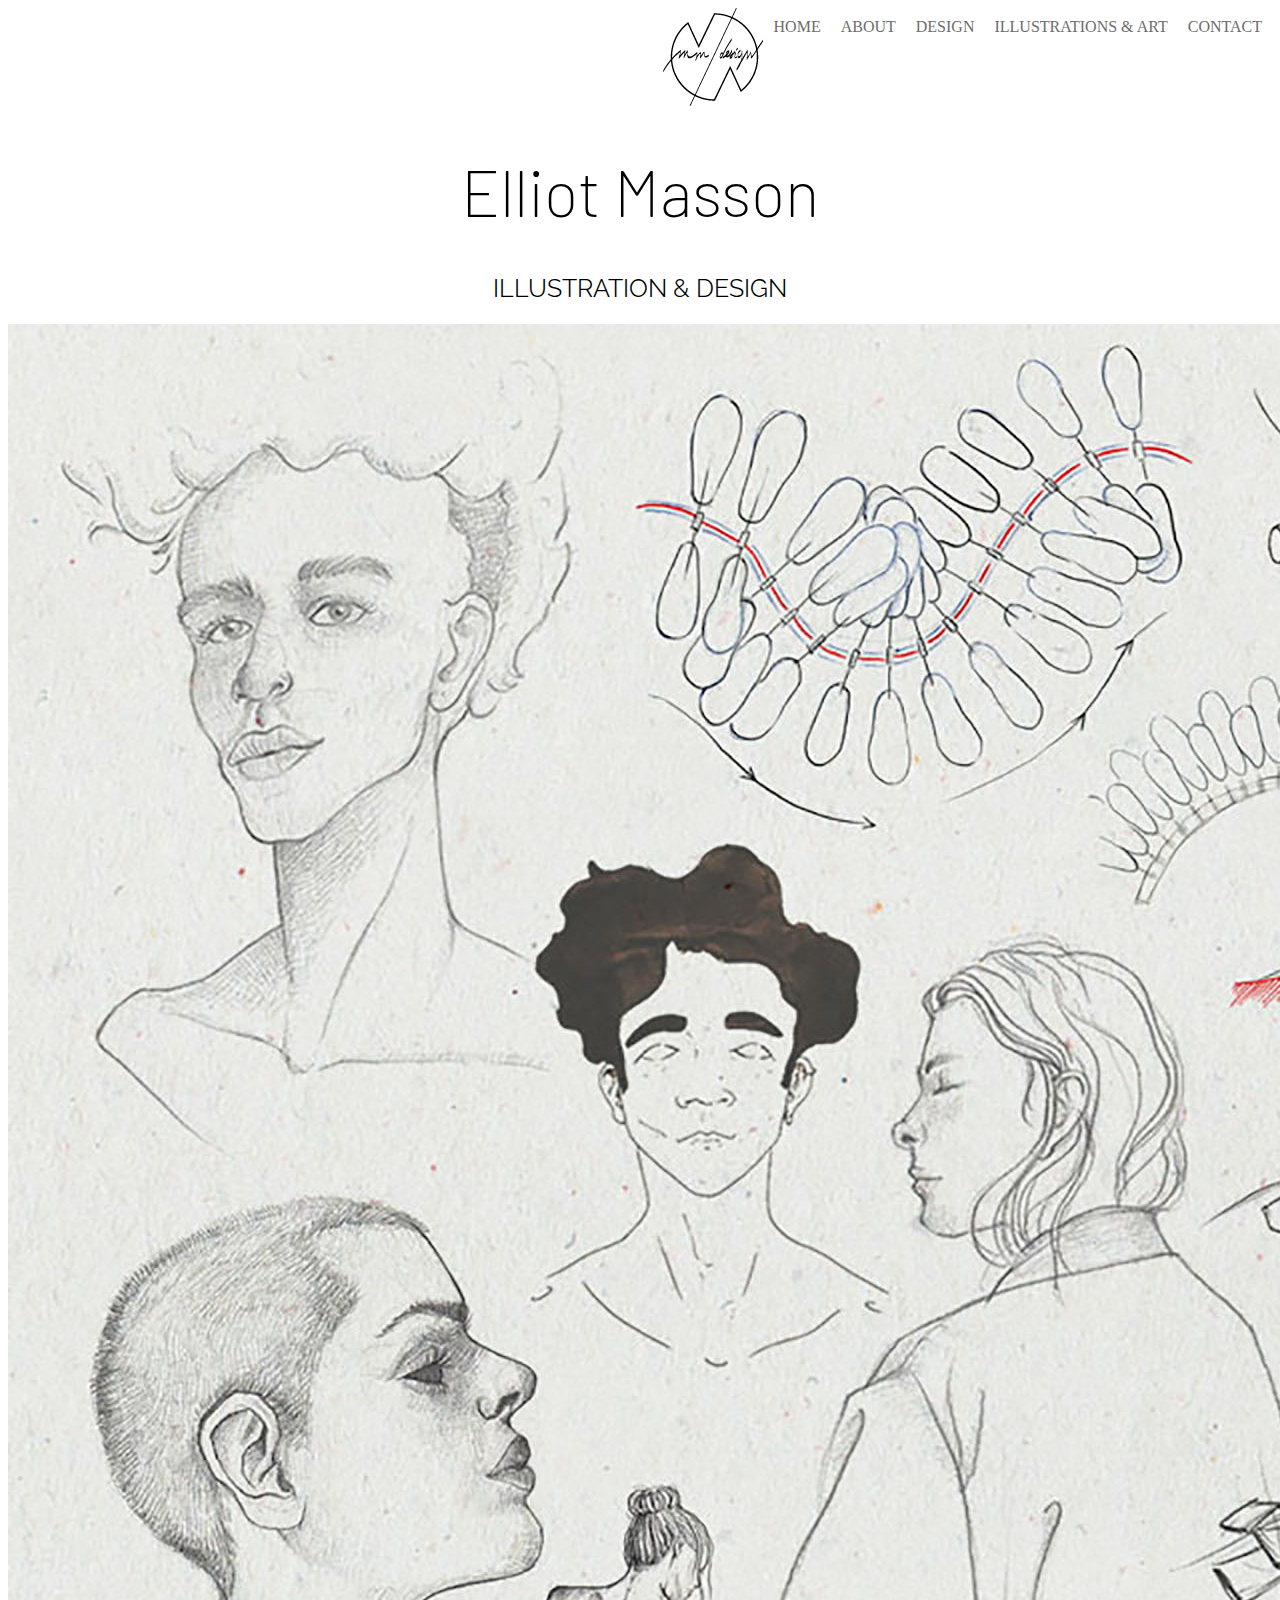
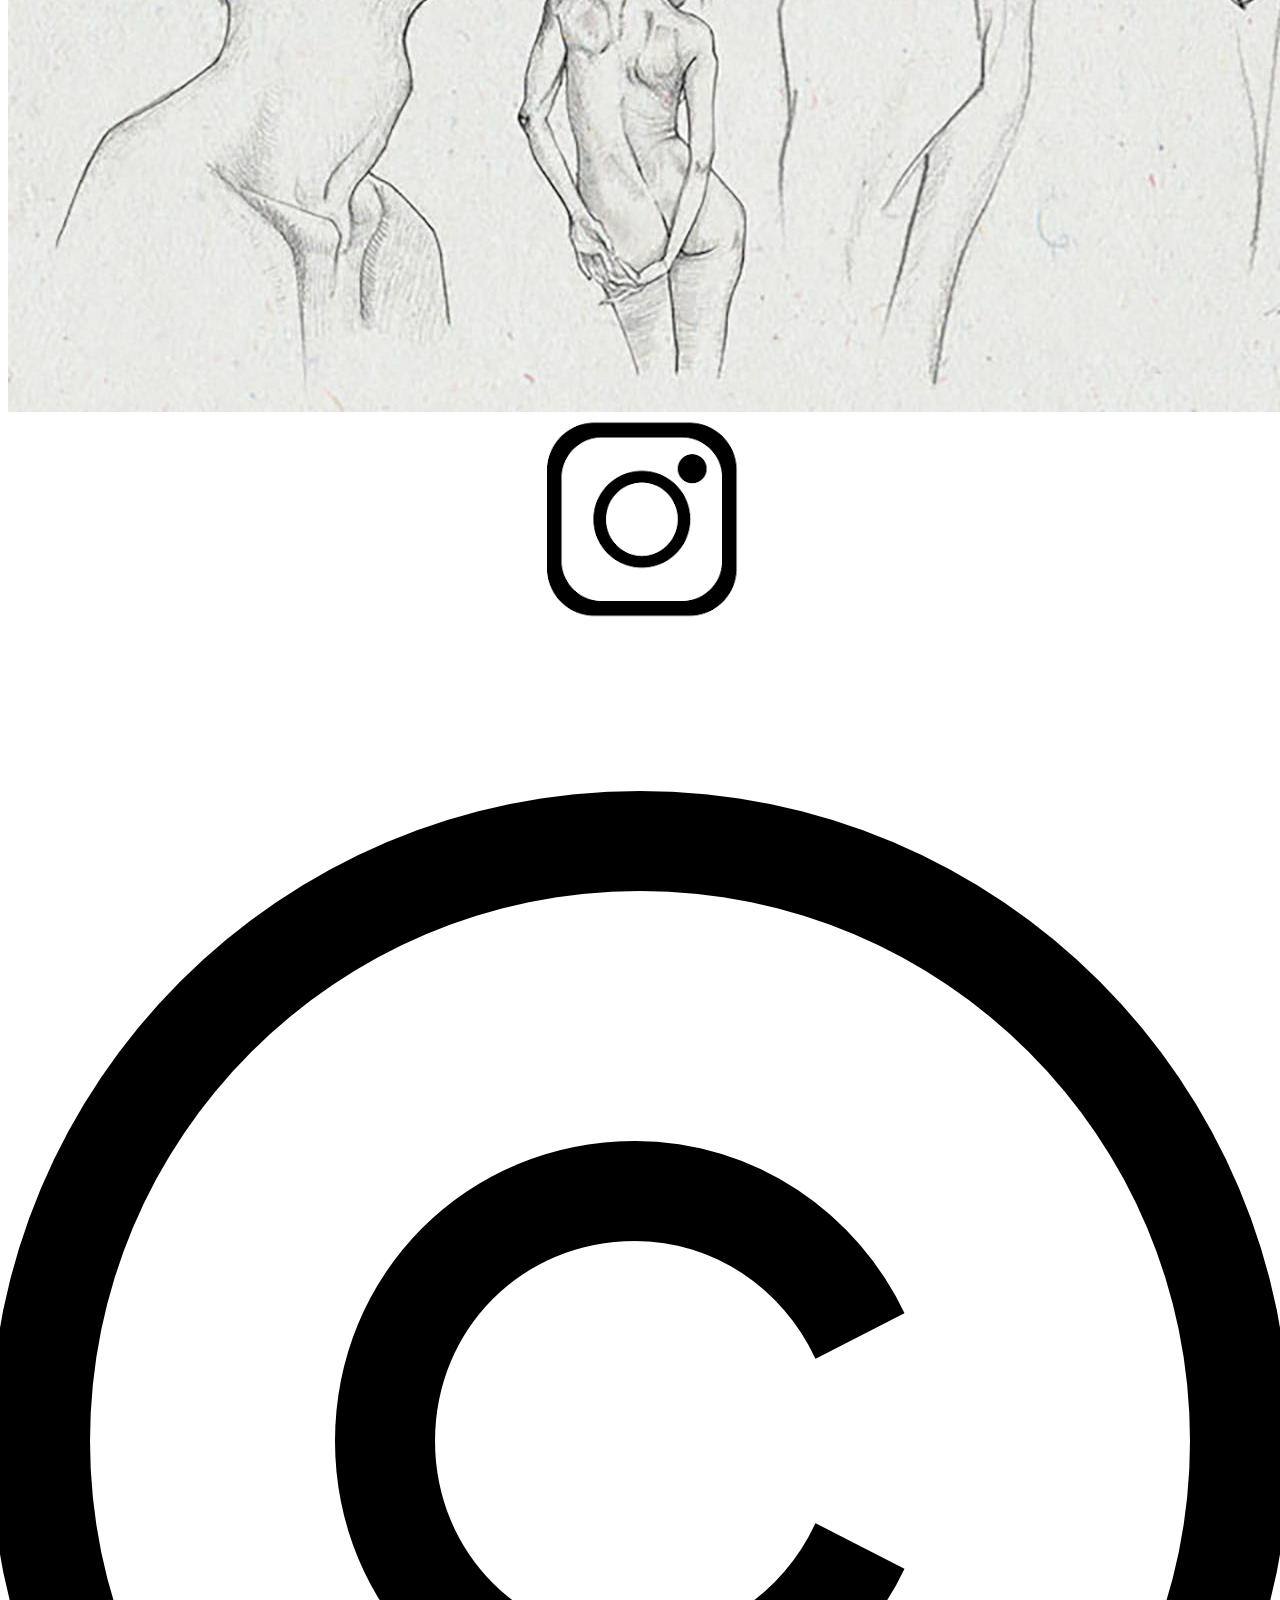
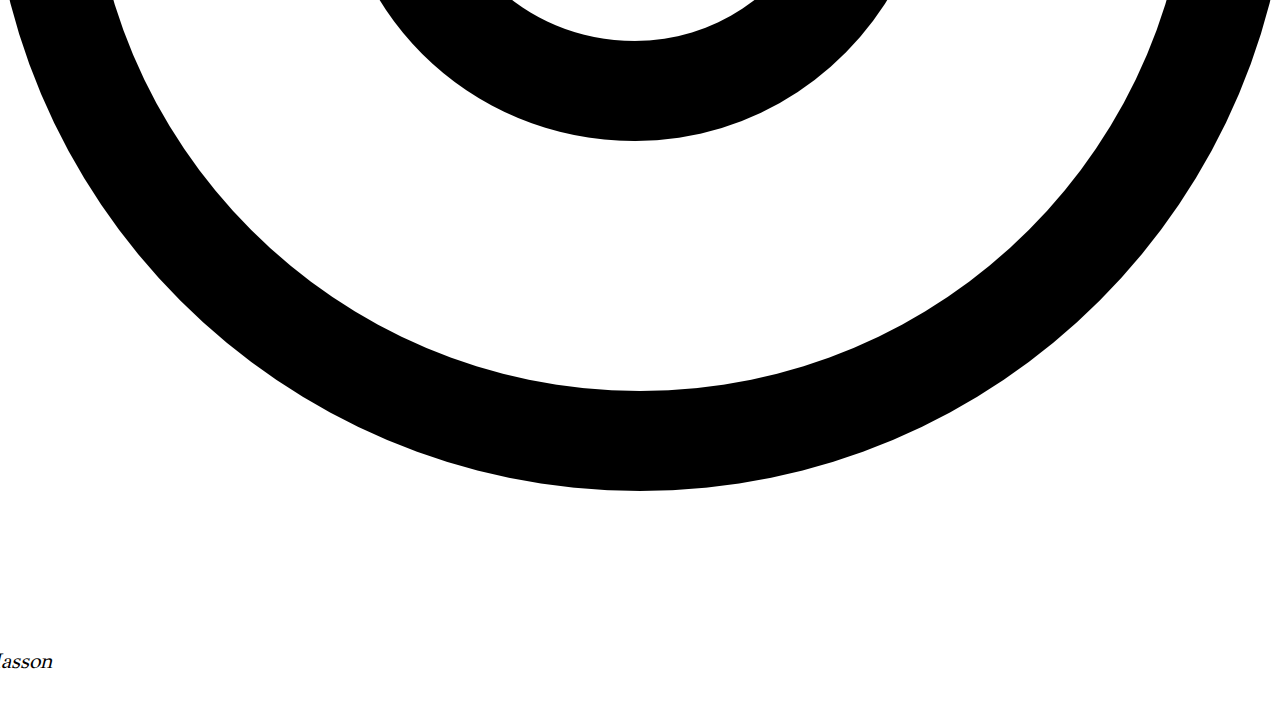
==== index.html @ b426a94d "first commit" ====
<!DOCTYPE html>
<html lang="en">
  <head>
    <meta charset="UTF-8" />
    <meta name="viewport" content="width=device-width, initial-scale=1.0" />
    <title>Elliot's Website</title>
    <link rel="stylesheet" href="styles.css" />
    <link rel="preconnect" href="https://fonts.googleapis.com" />
    <link rel="preconnect" href="https://fonts.gstatic.com" crossorigin />
    <link
      href="https://fonts.googleapis.com/css2?family=Barlow:ital,wght@0,100;0,200;0,300;0,400;0,500;0,600;0,700;0,800;0,900;1,100;1,200;1,300;1,400;1,500;1,600;1,700;1,800;1,900&display=swap"
      rel="stylesheet"
    />
    <link rel="preconnect" href="https://fonts.googleapis.com" />
    <link rel="preconnect" href="https://fonts.gstatic.com" crossorigin />
    <link
      href="https://fonts.googleapis.com/css2?family=Barlow:ital,wght@0,100;0,200;0,300;0,400;0,500;0,600;0,700;0,800;0,900;1,100;1,200;1,300;1,400;1,500;1,600;1,700;1,800;1,900&family=Raleway:ital,wght@0,100..900;1,100..900&display=swap"
      rel="stylesheet"
    />
    <link rel="preconnect" href="https://fonts.googleapis.com" />
    <link rel="preconnect" href="https://fonts.gstatic.com" crossorigin />
    <link
      href="https://fonts.googleapis.com/css2?family=Barlow:ital,wght@0,100;0,200;0,300;0,400;0,500;0,600;0,700;0,800;0,900;1,100;1,200;1,300;1,400;1,500;1,600;1,700;1,800;1,900&family=GFS+Didot&family=Raleway:ital,wght@0,100..900;1,100..900&display=swap"
      rel="stylesheet"
    />
  </head>
  <body>
    <header>
      <div class="logo">
        <img src="images/logo 100px-02.png" alt="logo-Elliot" />
      </div>
      <div class="secondContainer">
        <div id="home" class="header">HOME</div>
        <div id="about" class="header">ABOUT</div>
        <div id="design" class="header">DESIGN</div>
        <div id="art" class="header">ILLUSTRATIONS & ART</div>
        <div id="contact" class="header">CONTACT</div>
      </div>
    </header>

    <section class="home">
      <div>
        <h1>Elliot Masson</h1>
        <h2>ILLUSTRATION & DESIGN</h2>
      </div>
      <img
        id="image-accueil"
        src="images/PAGE-ACCUEIL 3000.jpg"
        alt="dessins portfolio accueil"
      />
    </section>

    <section class="ABOUT"></section>

    <section class="DESIGN"></section>

    <section class="ILLUSTRATIONS & ART"></section>
    <section class="CONTACT"></section>
    <script src="script.js"></script>
  </body>

  <footer>
    <img id="logo-instagram" src="images/images.png" alt="logo Instagram" />
    <!-- lien vers compte Instagram -->
    <!-- logo Copyright -->
    <p class="copyright">
      <img
        id="logo-copyright"
        src="images/copyright.png"
        alt="logo copyright"
      />
      2024 by Elliot Masson
    </p>
  </footer>
</html>
---- styles.css ----
body {
  background-image: url(images/fond.jpg);
  background-size: cover;
  background-position: center;
  background-repeat: no-repeat;
}

header {
  display: flex;
  justify-content: flex-end;
}

.secondContainer {
  display: flex;
  justify-content: space-between;
}

.header {
  color: rgb(109, 108, 108);
  padding: 10px;
  height: 15px;
  margin: 0;
  transition: black 3s ease-out 200ms;
}
.header:hover {
  border-radius: 20px;
  /* box-shadow: 0 0 5px grey; */
  color: rgba(243, 182, 16, 0.856);
  cursor: pointer;
}
h1,
h2 {
  text-align: center;
}

h1 {
  font-family: "barlow", sans-serif;
  font-weight: 200;
  font-style: normal;
  font-size: 64px;
}

h2 {
  font-family: "Raleway", sans-serif;
  font-optical-sizing: auto;
  font-weight: 350;
  font-style: normal;
  font-size: 25px;
}
.logo {
  justify-content: center;
}
#logo {
  width: 30px;
  text-align: center;
}
.copyright {
  font-family: "GFS Didot", serif;
  font-weight: 400;
  font-style: italic;
  font-size: 21px;
}

#copyright {
  width: 30px;
}

footer {
  display: flex;
  flex-direction: column;
  align-items: center;
}

.image-accueil {
  height: 20%;
  max-width: 100%;
}
.photo-id {
  width: 5%;
}
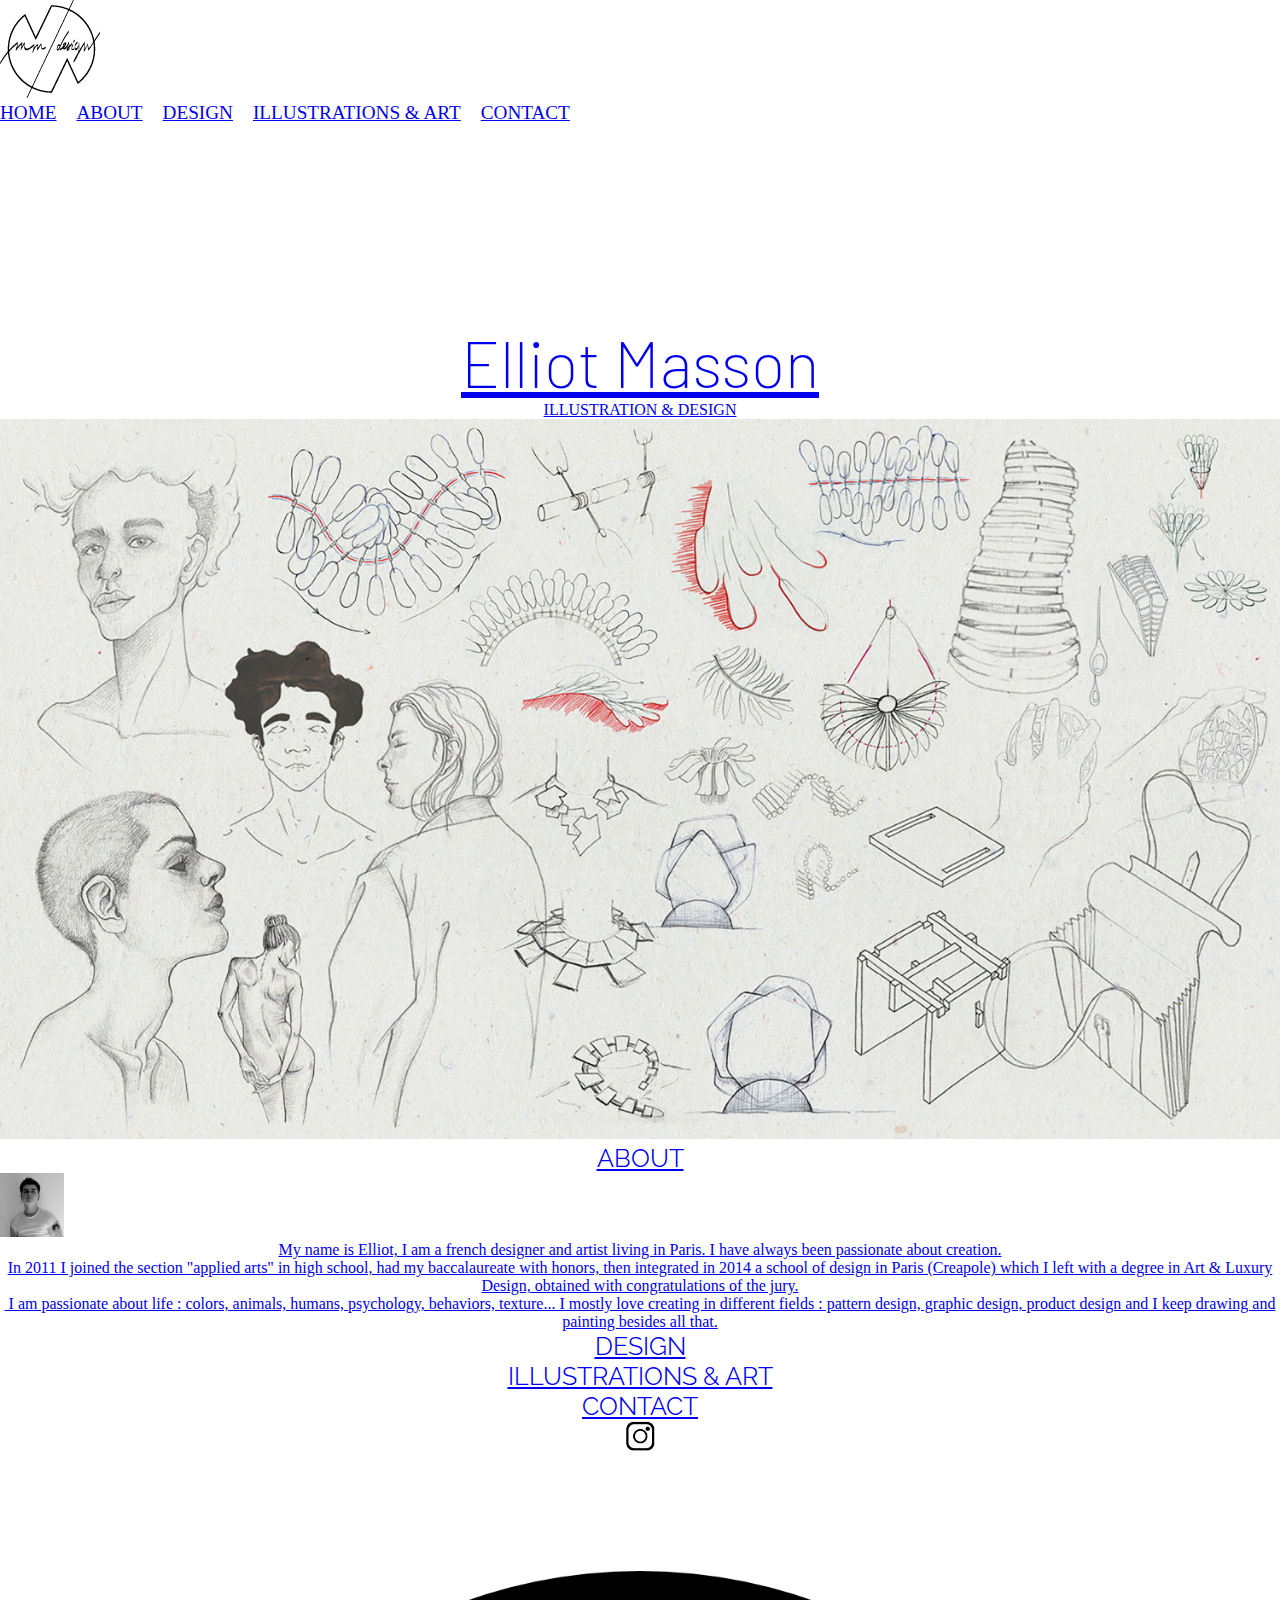
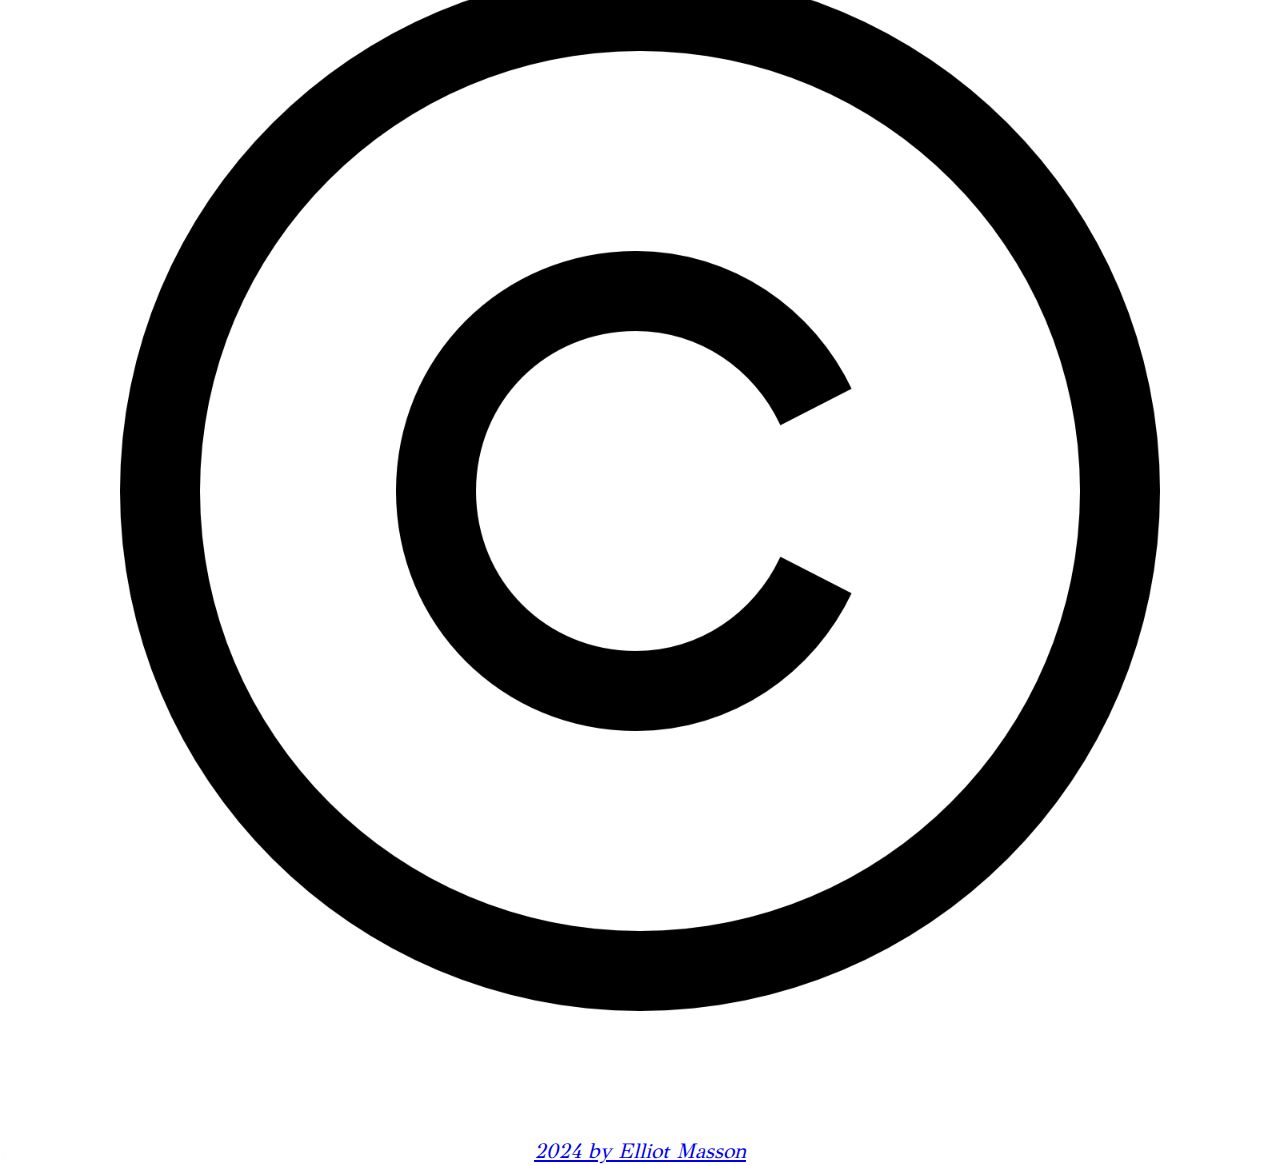
==== commit 6efca34b: "refonte + section ABOUT + section DESIGN" ====
--- a/index.html
+++ b/index.html
@@ -25,51 +25,84 @@
     />
   </head>
   <body>
-    <header>
-      <div class="logo">
-        <img src="images/logo 100px-02.png" alt="logo-Elliot" />
+    <nav id="main-nav">
+      <div>
+        <img src="images/logo 100px-02.png" alt="logo-Elliot" class="logo" />
       </div>
-      <div class="secondContainer">
-        <div id="home" class="header">HOME</div>
-        <div id="about" class="header">ABOUT</div>
-        <div id="design" class="header">DESIGN</div>
-        <div id="art" class="header">ILLUSTRATIONS & ART</div>
-        <div id="contact" class="header">CONTACT</div>
+      <ul class="nav-links">
+        <li class="nav-link"><a href="#home" >HOME</li>
+        <li class="nav-link"><a href="#about">ABOUT</li>
+        <li class="nav-link"><a href="#design" >DESIGN</li>
+        <li class="nav-link"><a href="#art" >ILLUSTRATIONS & ART</li>
+        <li class="nav-link"><a href="#contact">CONTACT</li>
+      </ul>
+    </nav>
+<header> <section>
+  <div>
+    <h1>Elliot Masson</h1>
+    <p>ILLUSTRATION & DESIGN</p>
+  </div>
+  <img
+    id="image-accueil"
+    src="images/PAGE-ACCUEIL 3000.jpg"
+    alt="dessins portfolio accueil"
+  />
+</section></header>
+   
+
+    <article>
+      <h2 id="about">ABOUT</h2>
+      <div class="photo-id">
+        <img src="images/received_237340725382197 (1).jpeg" alt="id-Elliot" />
       </div>
-    </header>
+      <p>
+        My name is Elliot, I am a french designer and artist living in Paris. I
+        have always been passionate about creation.
+      </p>
+      <p>
+        In 2011 I joined the section "applied arts" in high school, had my
+        baccalaureate with honors, then integrated in 2014 a school of design in
+        Paris (Creapole) which I left with a degree in Art & Luxury Design,
+        obtained with congratulations of the jury.
+      </p>
+      <p>
+        ​ I am passionate about life : colors, animals, humans, psychology,
+        behaviors, texture... I mostly love creating in different fields : pattern
+        design, graphic design, product design and I keep drawing and painting
+        besides all that.
+      </p>
 
-    <section class="home">
-      <div>
-        <h1>Elliot Masson</h1>
-        <h2>ILLUSTRATION & DESIGN</h2>
-      </div>
-      <img
-        id="image-accueil"
-        src="images/PAGE-ACCUEIL 3000.jpg"
-        alt="dessins portfolio accueil"
-      />
+
+
+
+    </article>
+
+    <section>
+      <h2 id="design">DESIGN</h2>
     </section>
 
-    <section class="ABOUT"></section>
+   <section>
+    <h2 id="art">ILLUSTRATIONS & ART</h2>
+   </section>
+    <section>
+      <h2 id="contact">CONTACT</h2>
+    </section>
 
-    <section class="DESIGN"></section>
-
-    <section class="ILLUSTRATIONS & ART"></section>
-    <section class="CONTACT"></section>
+    <footer>
+      <img id="logo-instagram" src="images/images.png" alt="logo Instagram" />
+      <!-- lien vers compte Instagram -->
+      <!-- logo Copyright -->
+      <p class="copyright">
+        <img
+          id="logo-copyright"
+          src="images/copyright.png"
+          alt="logo copyright"
+        />
+        2024 by Elliot Masson
+      </p>
+    </footer>
     <script src="script.js"></script>
   </body>
 
-  <footer>
-    <img id="logo-instagram" src="images/images.png" alt="logo Instagram" />
-    <!-- lien vers compte Instagram -->
-    <!-- logo Copyright -->
-    <p class="copyright">
-      <img
-        id="logo-copyright"
-        src="images/copyright.png"
-        alt="logo copyright"
-      />
-      2024 by Elliot Masson
-    </p>
-  </footer>
+ 
 </html>
--- a/styles.css
+++ b/styles.css
@@ -1,34 +1,71 @@
+* {
+  margin: 0;
+  padding: 0;
+  box-sizing: border-box;
+}
+
 body {
   background-image: url(images/fond.jpg);
   background-size: cover;
   background-position: center;
   background-repeat: no-repeat;
 }
+html {
+  scroll-behavior: smooth;
+}
+/* #desktop-nav {
+  display: flex;
+  justify-content: space-between;
+  width: 100%;
+} */
+
+/* .logo {
+  align-self: flex-start;
+} */
+
+.nav-links {
+  display: flex;
+  align-items: flex-end;
+}
+
+/* nav {
+  justify-content: flex-end;
+  align-items: center;
+  padding: 10px 20px;
+} */
+
+.nav-links {
+  list-style: none;
+  font-size: 1.2rem;
+}
+.nav-link {
+  margin-right: 20px;
+  color: black;
+  text-decoration: none;
+  text-decoration-color: white;
+}
+
+.nav-link:hover {
+  color: grey;
+  text-decoration: underline;
+  text-underline-offset: 1rem;
+  text-decoration-color: rgb(181, 181, 181);
+}
+
+.nav-link:last-child {
+  margin-right: 0;
+}
+
+img {
+  max-width: 100%;
+  height: auto;
+}
 
 header {
-  display: flex;
-  justify-content: flex-end;
-}
-
-.secondContainer {
-  display: flex;
-  justify-content: space-between;
-}
-
-.header {
-  color: rgb(109, 108, 108);
-  padding: 10px;
-  height: 15px;
-  margin: 0;
-  transition: black 3s ease-out 200ms;
-}
-.header:hover {
-  border-radius: 20px;
-  /* box-shadow: 0 0 5px grey; */
-  color: rgba(243, 182, 16, 0.856);
-  cursor: pointer;
+  margin-top: 200px;
 }
 h1,
+p,
 h2 {
   text-align: center;
 }
@@ -47,10 +84,8 @@
   font-style: normal;
   font-size: 25px;
 }
-.logo {
-  justify-content: center;
-}
-#logo {
+
+#logo-instagram {
   width: 30px;
   text-align: center;
 }
@@ -72,8 +107,9 @@
 }
 
 .image-accueil {
-  height: 20%;
+  height: 20rem;
   max-width: 100%;
+  position: relative;
 }
 .photo-id {
   width: 5%;
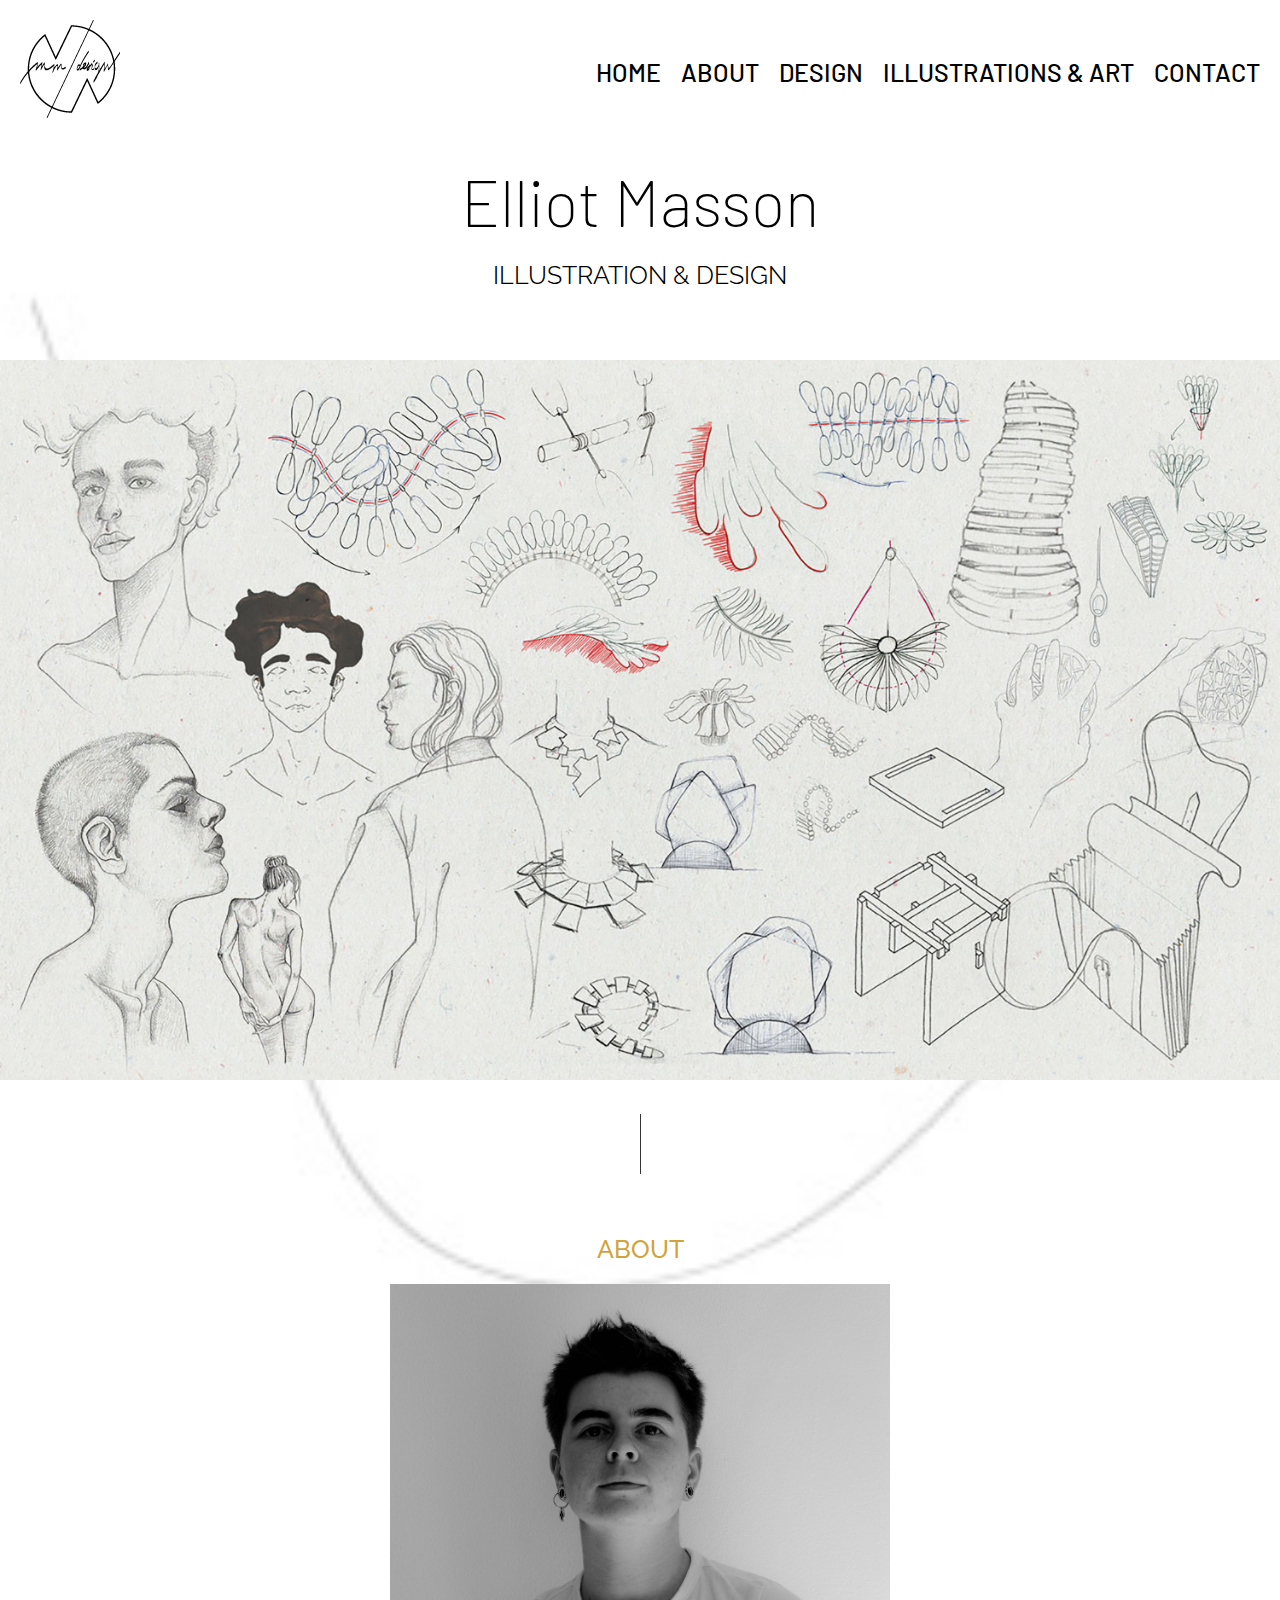
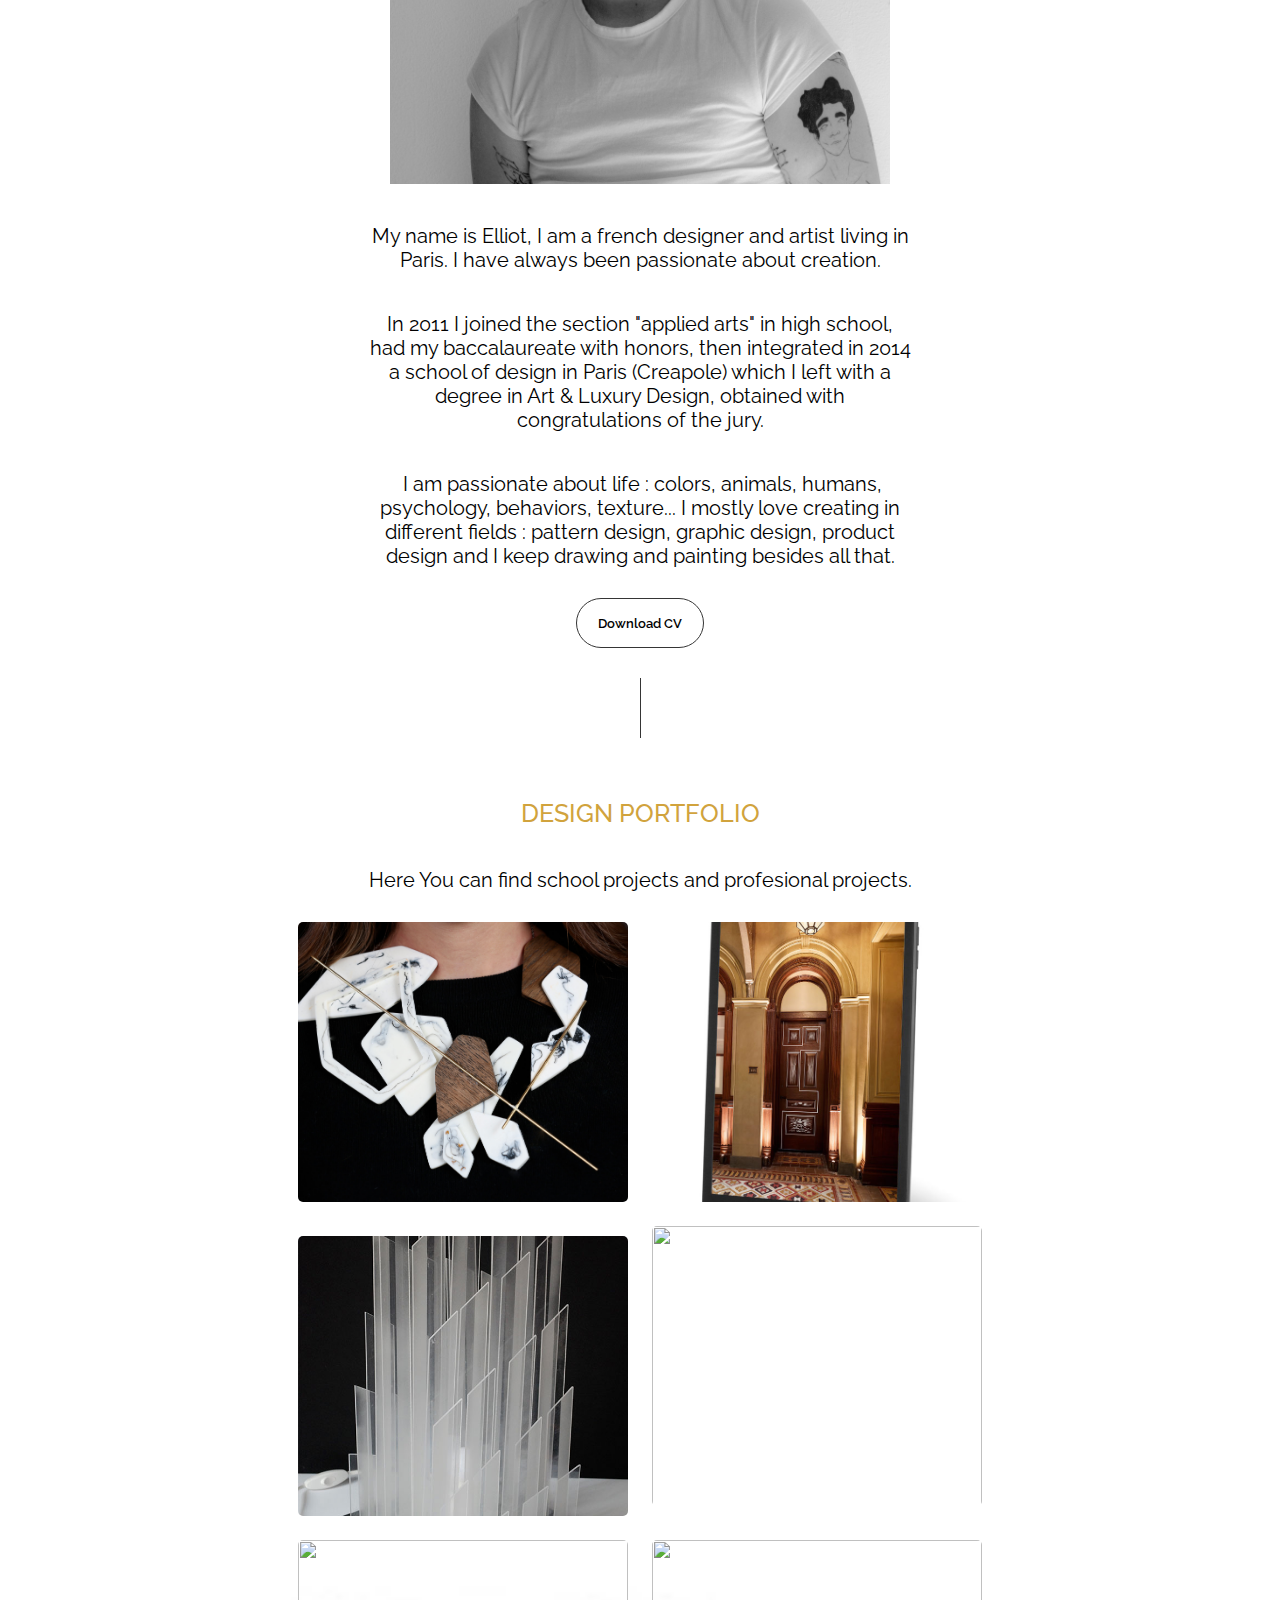
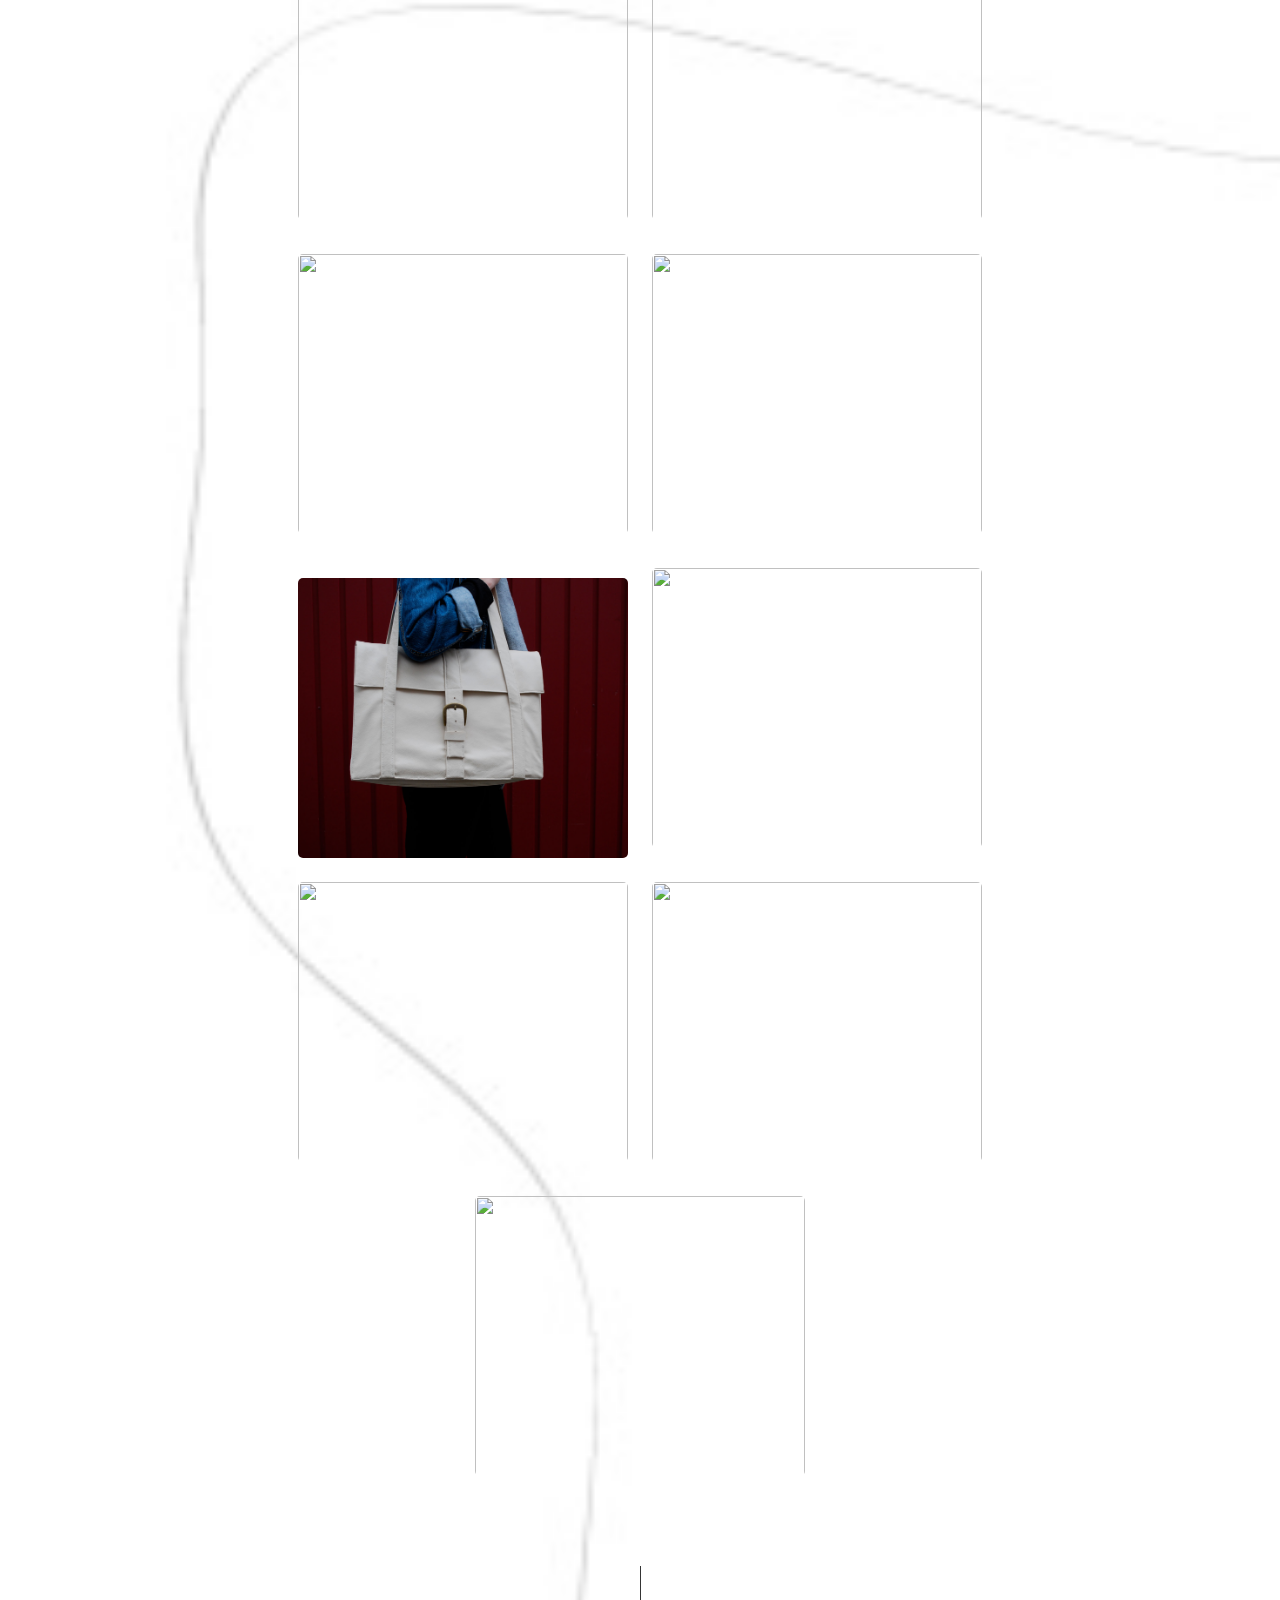
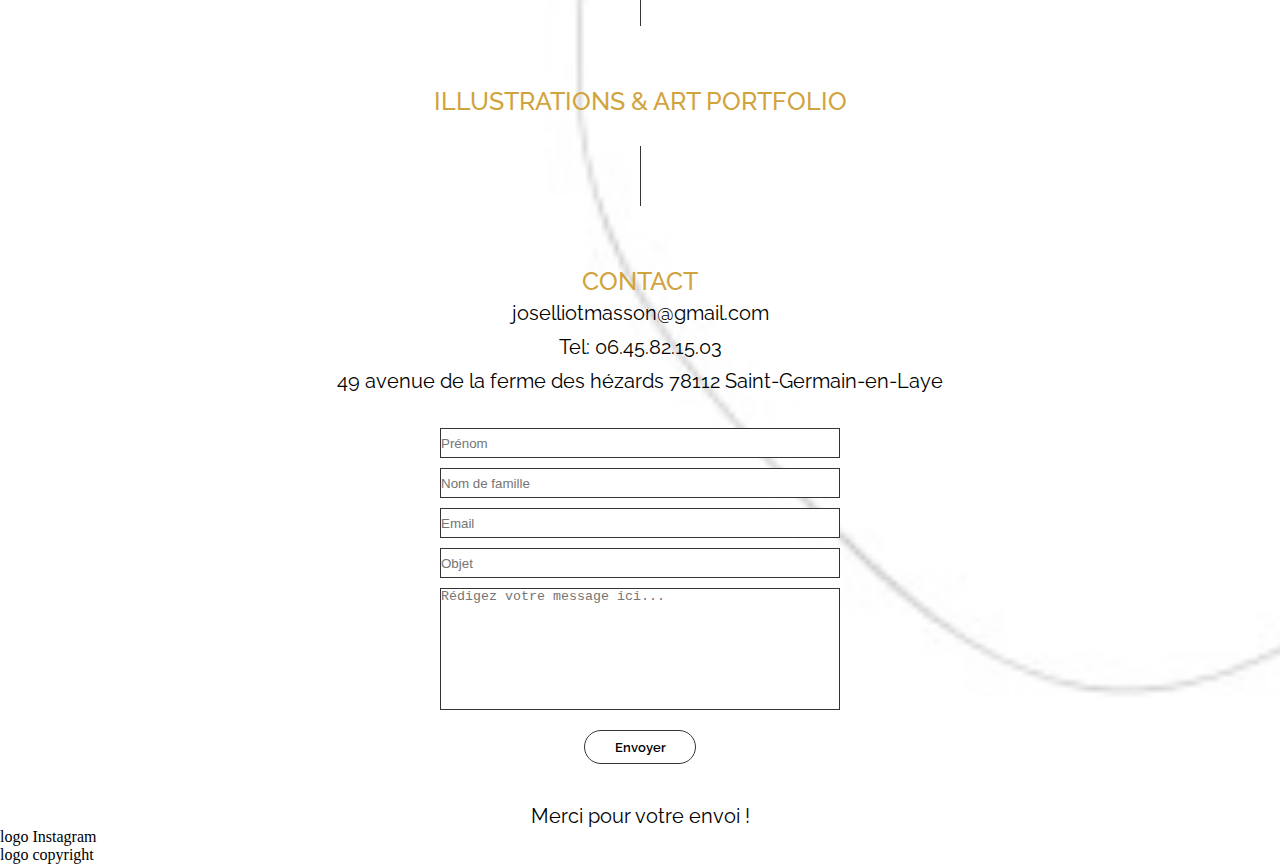
==== commit 489d1c09: "clean up" ====
--- a/index.html
+++ b/index.html
@@ -5,104 +5,162 @@
     <meta name="viewport" content="width=device-width, initial-scale=1.0" />
     <title>Elliot's Website</title>
     <link rel="stylesheet" href="styles.css" />
-    <link rel="preconnect" href="https://fonts.googleapis.com" />
-    <link rel="preconnect" href="https://fonts.gstatic.com" crossorigin />
-    <link
-      href="https://fonts.googleapis.com/css2?family=Barlow:ital,wght@0,100;0,200;0,300;0,400;0,500;0,600;0,700;0,800;0,900;1,100;1,200;1,300;1,400;1,500;1,600;1,700;1,800;1,900&display=swap"
-      rel="stylesheet"
-    />
-    <link rel="preconnect" href="https://fonts.googleapis.com" />
-    <link rel="preconnect" href="https://fonts.gstatic.com" crossorigin />
-    <link
-      href="https://fonts.googleapis.com/css2?family=Barlow:ital,wght@0,100;0,200;0,300;0,400;0,500;0,600;0,700;0,800;0,900;1,100;1,200;1,300;1,400;1,500;1,600;1,700;1,800;1,900&family=Raleway:ital,wght@0,100..900;1,100..900&display=swap"
-      rel="stylesheet"
-    />
-    <link rel="preconnect" href="https://fonts.googleapis.com" />
-    <link rel="preconnect" href="https://fonts.gstatic.com" crossorigin />
-    <link
-      href="https://fonts.googleapis.com/css2?family=Barlow:ital,wght@0,100;0,200;0,300;0,400;0,500;0,600;0,700;0,800;0,900;1,100;1,200;1,300;1,400;1,500;1,600;1,700;1,800;1,900&family=GFS+Didot&family=Raleway:ital,wght@0,100..900;1,100..900&display=swap"
-      rel="stylesheet"
-    />
   </head>
   <body>
-    <nav id="main-nav">
+    <nav class="main-nav">
       <div>
         <img src="images/logo 100px-02.png" alt="logo-Elliot" class="logo" />
       </div>
-      <ul class="nav-links">
-        <li class="nav-link"><a href="#home" >HOME</li>
-        <li class="nav-link"><a href="#about">ABOUT</li>
-        <li class="nav-link"><a href="#design" >DESIGN</li>
-        <li class="nav-link"><a href="#art" >ILLUSTRATIONS & ART</li>
-        <li class="nav-link"><a href="#contact">CONTACT</li>
+      <ul class="nav-list">
+        <li><a class="nav-link" href="#home">HOME</a></li>
+        <li><a class="nav-link" href="#about">ABOUT</a></li>
+        <li><a class="nav-link" href="#design">DESIGN</a></li>
+        <li><a class="nav-link" href="#art">ILLUSTRATIONS & ART</a></li>
+        <li><a class="nav-link" href="#contact">CONTACT</a></li>
       </ul>
     </nav>
-<header> <section>
-  <div>
-    <h1>Elliot Masson</h1>
-    <p>ILLUSTRATION & DESIGN</p>
-  </div>
-  <img
-    id="image-accueil"
-    src="images/PAGE-ACCUEIL 3000.jpg"
-    alt="dessins portfolio accueil"
-  />
-</section></header>
-   
 
-    <article>
-      <h2 id="about">ABOUT</h2>
-      <div class="photo-id">
-        <img src="images/received_237340725382197 (1).jpeg" alt="id-Elliot" />
+    <section>
+      <div class="header-container">
+        <h1>Elliot Masson</h1>
+        <h2>ILLUSTRATION & DESIGN</h2>
       </div>
-      <p>
-        My name is Elliot, I am a french designer and artist living in Paris. I
-        have always been passionate about creation.
-      </p>
-      <p>
-        In 2011 I joined the section "applied arts" in high school, had my
-        baccalaureate with honors, then integrated in 2014 a school of design in
-        Paris (Creapole) which I left with a degree in Art & Luxury Design,
-        obtained with congratulations of the jury.
-      </p>
-      <p>
-        ​ I am passionate about life : colors, animals, humans, psychology,
-        behaviors, texture... I mostly love creating in different fields : pattern
-        design, graphic design, product design and I keep drawing and painting
-        besides all that.
-      </p>
+
+      <img
+        id="image-accueil"
+        src="images/PAGE-ACCUEIL 3000.jpg"
+        alt="dessins portfolio accueil"
+      />
+    </section>
+    <div class="barre-container"><div class="barre-verticale"></div></div>
+    <section class="section-1">
+      <h3 id="about">ABOUT</h3>
+      <div class="presentation">
+        <img
+          class="id-photo"
+          src="images/received_237340725382197 (1).jpeg"
+          alt="id-photo Elliot"
+        />
+
+        <div class="text-presentation">
+          <p>
+            My name is Elliot, I am a french designer and artist living in
+            Paris. I have always been passionate about creation.
+          </p>
+          <p>
+            In 2011 I joined the section "applied arts" in high school, had my
+            baccalaureate with honors, then integrated in 2014 a school of
+            design in Paris (Creapole) which I left with a degree in Art &
+            Luxury Design, obtained with congratulations of the jury.
+          </p>
+          <p>
+            ​ I am passionate about life : colors, animals, humans, psychology,
+            behaviors, texture... I mostly love creating in different fields :
+            pattern design, graphic design, product design and I keep drawing
+            and painting besides all that.
+          </p>
+        </div>
+        <div class="btn-container">
+          <button 
+          class="btn btn-color-2" 
+          onclick="window.open('./images/CV-modele.pdf')">
+          Download CV</button>
+      </div>
+    </section>
+    <div class="barre-container">
+      <div class="barre-verticale"></div>
+    </div>
+
+    <section>
+      <h3 id="design">DESIGN PORTFOLIO</h3>
+      <p>Here You can find school projects and profesional projects.</p>
+
+      <div class="gallery">
+        <div class="photo-project">
+          <img class="gallery-photo" src="Projets\Fracture.JPG" alt="">
+          <img class="gallery-photo" src="Projets\Light up.jpg" alt="">
+          <img class="gallery-photo" src="Projets\LUX.JPG" alt="">
+          <img class="gallery-photo" src="Projets\Megosphere.JPG" alt="">
+          <img class="gallery-photo" src="Projets\Nebula.JPG" alt="">
+          <img class="gallery-photo" src="Projets\Paulin-La vie est belle.JPG" alt="">
+          <img class="gallery-photo" src="Projets\Punching bag.JPG" alt="">
+          <img class="gallery-photo" src="Projets\Pur chaos.JPG" alt="">
+          <img class="gallery-photo" src="Projets\Sac.JPG" alt="">
+          <img class="gallery-photo" src="Projets\Serenity pearl.JPG" alt="">
+          <img class="gallery-photo" src="Projets\Slowmi.JPG" alt="">
+          <img class="gallery-photo" src="Projets\Tabouret IN OUT.JPG" alt="">
+          <img class="gallery-photo" src="Projets\Tense.JPG" alt="">
+        </div>
+    
+      </div>
+    </section>
+    
+    <div class="barre-container">
+      <div class="barre-verticale"></div>
+    </div>
+    
+    <section>
+      <h3 id="art">ILLUSTRATIONS & ART PORTFOLIO</h3>
+
+      <!-- CAROUSEL -->
+    </section>
+
+
+
+    <div class="barre-container">
+      <div class="barre-verticale"></div>
+    </div>
+
+    <section>
+      <h3 id="contact">CONTACT</h3>
+
+
+  <div class="infos">joselliotmasson@gmail.com</div>
+  <div class="infos">Tel: 06.45.82.15.03</div>
+  <div class="infos">49 avenue de la ferme des hézards 
+    78112 Saint-Germain-en-Laye</div>
+
+<form id="form-group">
+  <input class="input" type="text" name="name" placeholder="Prénom" required>
+  <input class="input"type="text" name='last name' placeholder="Nom de famille" required>
+  <input class="input"type="email" name="email" placeholder="Email" required>
+  <input class="input"type="text" name ="object" placeholder="Objet" required>
+  <textarea class="text-area" name="message" rows="8" cols="40"  placeholder="Rédigez votre message ici..." required></textarea>
+
+  <button class="send btn-color-2">Envoyer</button>
+
+  <!-- Créer pop up ? ou nouvel onglet ? -->
+  <p>Merci pour votre envoi ! </p>
+
+
+</form>
+
+    </section>
+
+    <footer>
+      <div>logo Instagram</div>
+      <div>logo copyright</div>
+    </footer>
+  </body>
+</html>
 
 
 
 
-    </article>
 
-    <section>
-      <h2 id="design">DESIGN</h2>
-    </section>
 
-   <section>
-    <h2 id="art">ILLUSTRATIONS & ART</h2>
-   </section>
-    <section>
-      <h2 id="contact">CONTACT</h2>
-    </section>
 
-    <footer>
-      <img id="logo-instagram" src="images/images.png" alt="logo Instagram" />
-      <!-- lien vers compte Instagram -->
-      <!-- logo Copyright -->
-      <p class="copyright">
-        <img
-          id="logo-copyright"
-          src="images/copyright.png"
-          alt="logo copyright"
-        />
-        2024 by Elliot Masson
-      </p>
-    </footer>
-    <script src="script.js"></script>
-  </body>
 
- 
-</html>
+<!-- TO DO -->
+<!-- 
+
+  Carousel
+
+  Gallery : objet js ??
+
+  Hamburger Menu
+
+  Responsive !
+  
+  FORMULAIRE : css rajouter catégorie error quand pas rempli : asterixe rouge for example ?
+ -->--- a/styles.css
+++ b/styles.css
@@ -1,73 +1,60 @@
+@import url("https://fonts.googleapis.com/css2?family=Barlow:wght@200;400&family=GFS+Didot&family=Raleway:ital,wght@0,100..900;1,100..900&display=swap");
+
 * {
   margin: 0;
   padding: 0;
   box-sizing: border-box;
 }
-
 body {
   background-image: url(images/fond.jpg);
   background-size: cover;
-  background-position: center;
-  background-repeat: no-repeat;
-}
-html {
-  scroll-behavior: smooth;
-}
-/* #desktop-nav {
-  display: flex;
-  justify-content: space-between;
-  width: 100%;
-} */
-
-/* .logo {
-  align-self: flex-start;
-} */
-
-.nav-links {
+}
+
+/* NAV */
+
+.main-nav {
+  display: flex;
+  justify-content: flex-end;
+  align-items: center;
+  padding: 20px;
+  font-family: "barlow", sans-serif;
+  font-weight: 500;
+  font-size: 25px;
+}
+
+.nav-list {
+  margin-left: auto;
   display: flex;
   align-items: flex-end;
-}
-
-/* nav {
-  justify-content: flex-end;
-  align-items: center;
-  padding: 10px 20px;
-} */
-
-.nav-links {
   list-style: none;
-  font-size: 1.2rem;
-}
+}
+
 .nav-link {
-  margin-right: 20px;
-  color: black;
+  padding: 0 20px;
   text-decoration: none;
   text-decoration-color: white;
-}
-
+  color: black;
+}
+
+.nav-link:last-child {
+  padding-right: 0;
+}
 .nav-link:hover {
-  color: grey;
+  color: #d1a33d;
   text-decoration: underline;
   text-underline-offset: 1rem;
-  text-decoration-color: rgb(181, 181, 181);
-}
-
-.nav-link:last-child {
-  margin-right: 0;
-}
-
-img {
-  max-width: 100%;
-  height: auto;
-}
-
-header {
-  margin-top: 200px;
-}
-h1,
-p,
-h2 {
+  text-decoration-color: #d1a33d;
+}
+
+section {
   text-align: center;
+}
+#image-accueil {
+  width: 100%;
+}
+
+.header-container {
+  padding: 20px;
 }
 
 h1 {
@@ -75,42 +62,162 @@
   font-weight: 200;
   font-style: normal;
   font-size: 64px;
-}
-
+  margin-bottom: 20px;
+}
 h2 {
   font-family: "Raleway", sans-serif;
   font-optical-sizing: auto;
   font-weight: 350;
   font-style: normal;
   font-size: 25px;
-}
-
-#logo-instagram {
-  width: 30px;
-  text-align: center;
-}
-.copyright {
-  font-family: "GFS Didot", serif;
-  font-weight: 400;
-  font-style: italic;
-  font-size: 21px;
-}
-
-#copyright {
-  width: 30px;
-}
-
-footer {
+  margin-bottom: 50px;
+}
+
+.presentation {
   display: flex;
   flex-direction: column;
   align-items: center;
 }
 
-.image-accueil {
-  height: 20rem;
-  max-width: 100%;
-  position: relative;
-}
-.photo-id {
-  width: 5%;
-}
+.id-photo {
+  margin-top: 20px;
+  max-width: 500px;
+  max-height: 500px;
+}
+
+.text-presentation {
+  max-width: 585px;
+  height: fit-content;
+  margin-bottom: 30px;
+}
+
+p {
+  font-family: "Raleway", sans-serif;
+  font-size: 20px;
+  padding: 40px 20px 0px 20px;
+  /* text-align: justify; */
+}
+
+/* BUTTON */
+
+.btn-container {
+  display: flex;
+  justify-content: center;
+  gap: 1rem;
+}
+
+.btn {
+  font-family: "Raleway", sans-serif;
+  font-weight: 600;
+  transition: all 300ms ease;
+  padding: 1rem;
+  width: 8rem;
+  border-radius: 2rem;
+
+  cursor: pointer;
+  color: black;
+}
+
+.btn-color-2 {
+  border: rgb(53, 53, 53) 0.1rem solid;
+  background: none;
+}
+.btn-color-2:hover {
+  cursor: pointer;
+  background: rgb(53, 53, 53);
+  color: white;
+  border: rgb(255, 255, 255) 0.1rem solid;
+}
+
+h3 {
+  color: #d1a33d;
+  font-family: "Raleway", sans-serif;
+  font-optical-sizing: auto;
+  font-weight: 500;
+  font-style: normal;
+  font-size: 25px;
+  padding-top: 30px;
+}
+
+.barre-container {
+  display: flex;
+  justify-content: center;
+  align-items: center;
+  padding: 30px;
+}
+.barre-verticale {
+  border-left: 1px solid rgb(53, 53, 53);
+  height: 60px;
+}
+
+/*  PROJECTS GALLERY */
+
+.gallery {
+  display: flex;
+  flex-direction: row;
+  flex-wrap: wrap;
+  justify-content: center;
+  align-items: center;
+  gap: 16px;
+  max-width: 800px;
+  margin: 0 auto;
+  padding: 20px 10px;
+}
+
+.gallery .gallery-photo {
+  width: 100%;
+  max-width: 350px;
+  height: 300px;
+  object-fit: cover;
+  margin: 0 auto;
+}
+
+.gallery::after {
+  content: "";
+  width: 350px;
+}
+
+.gallery-photo {
+  padding: 10px;
+  border-radius: 15px;
+}
+
+/* SECTION CONTACT */
+
+.infos {
+  font-family: "Raleway", sans-serif;
+  font-size: 20px;
+  padding: 5px;
+}
+
+#form-group {
+  margin-top: 30px;
+  display: flex;
+  flex-direction: column;
+  align-items: center;
+}
+
+.input {
+  width: 400px;
+  height: 30px;
+  margin-bottom: 10px;
+  border: 1.5px solid rgb(53, 52, 52);
+}
+.text-area {
+  width: 400px;
+  border: 1.5px solid rgb(53, 52, 52);
+  resize: none;
+}
+
+.send {
+  margin-top: 20px;
+  font-family: "Raleway", sans-serif;
+  font-weight: 600;
+  transition: all 300ms ease;
+  padding: 0.5rem;
+  width: 7rem;
+  border-radius: 2rem;
+
+  cursor: pointer;
+  color: black;
+}
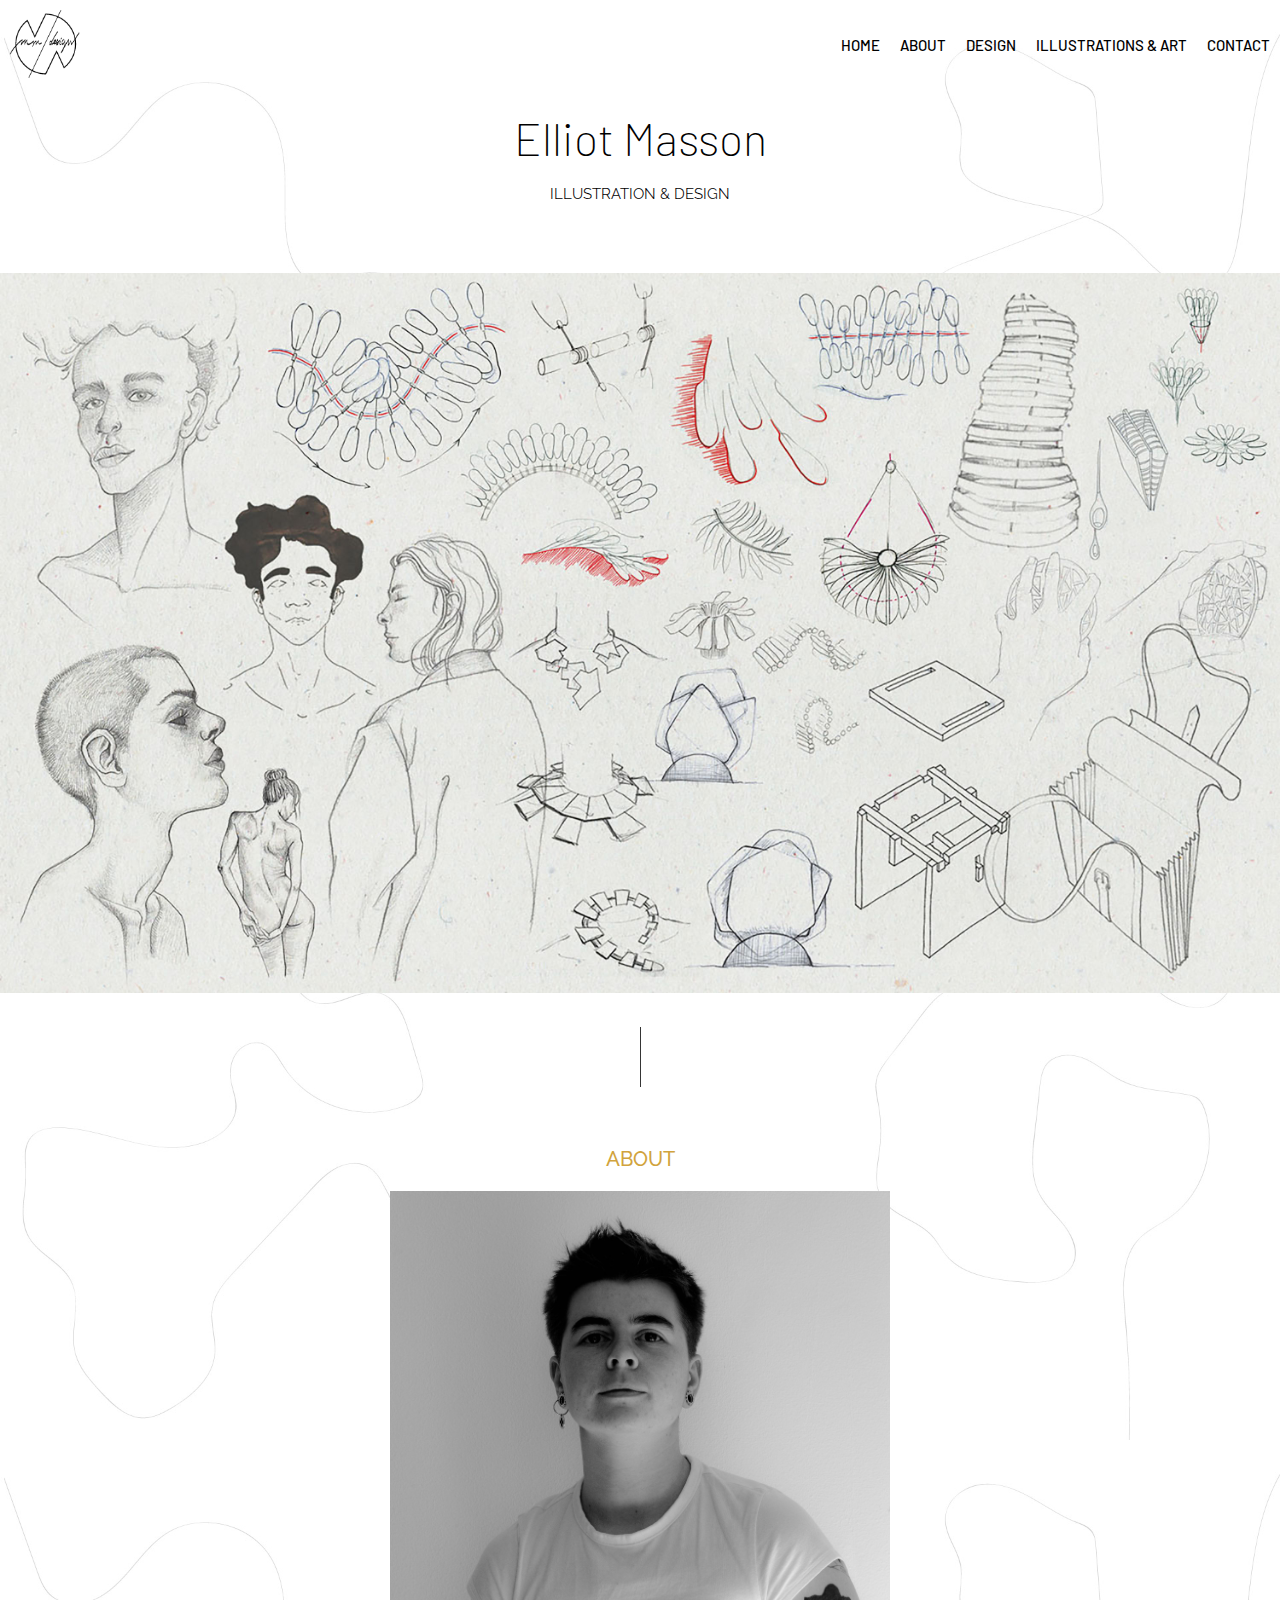
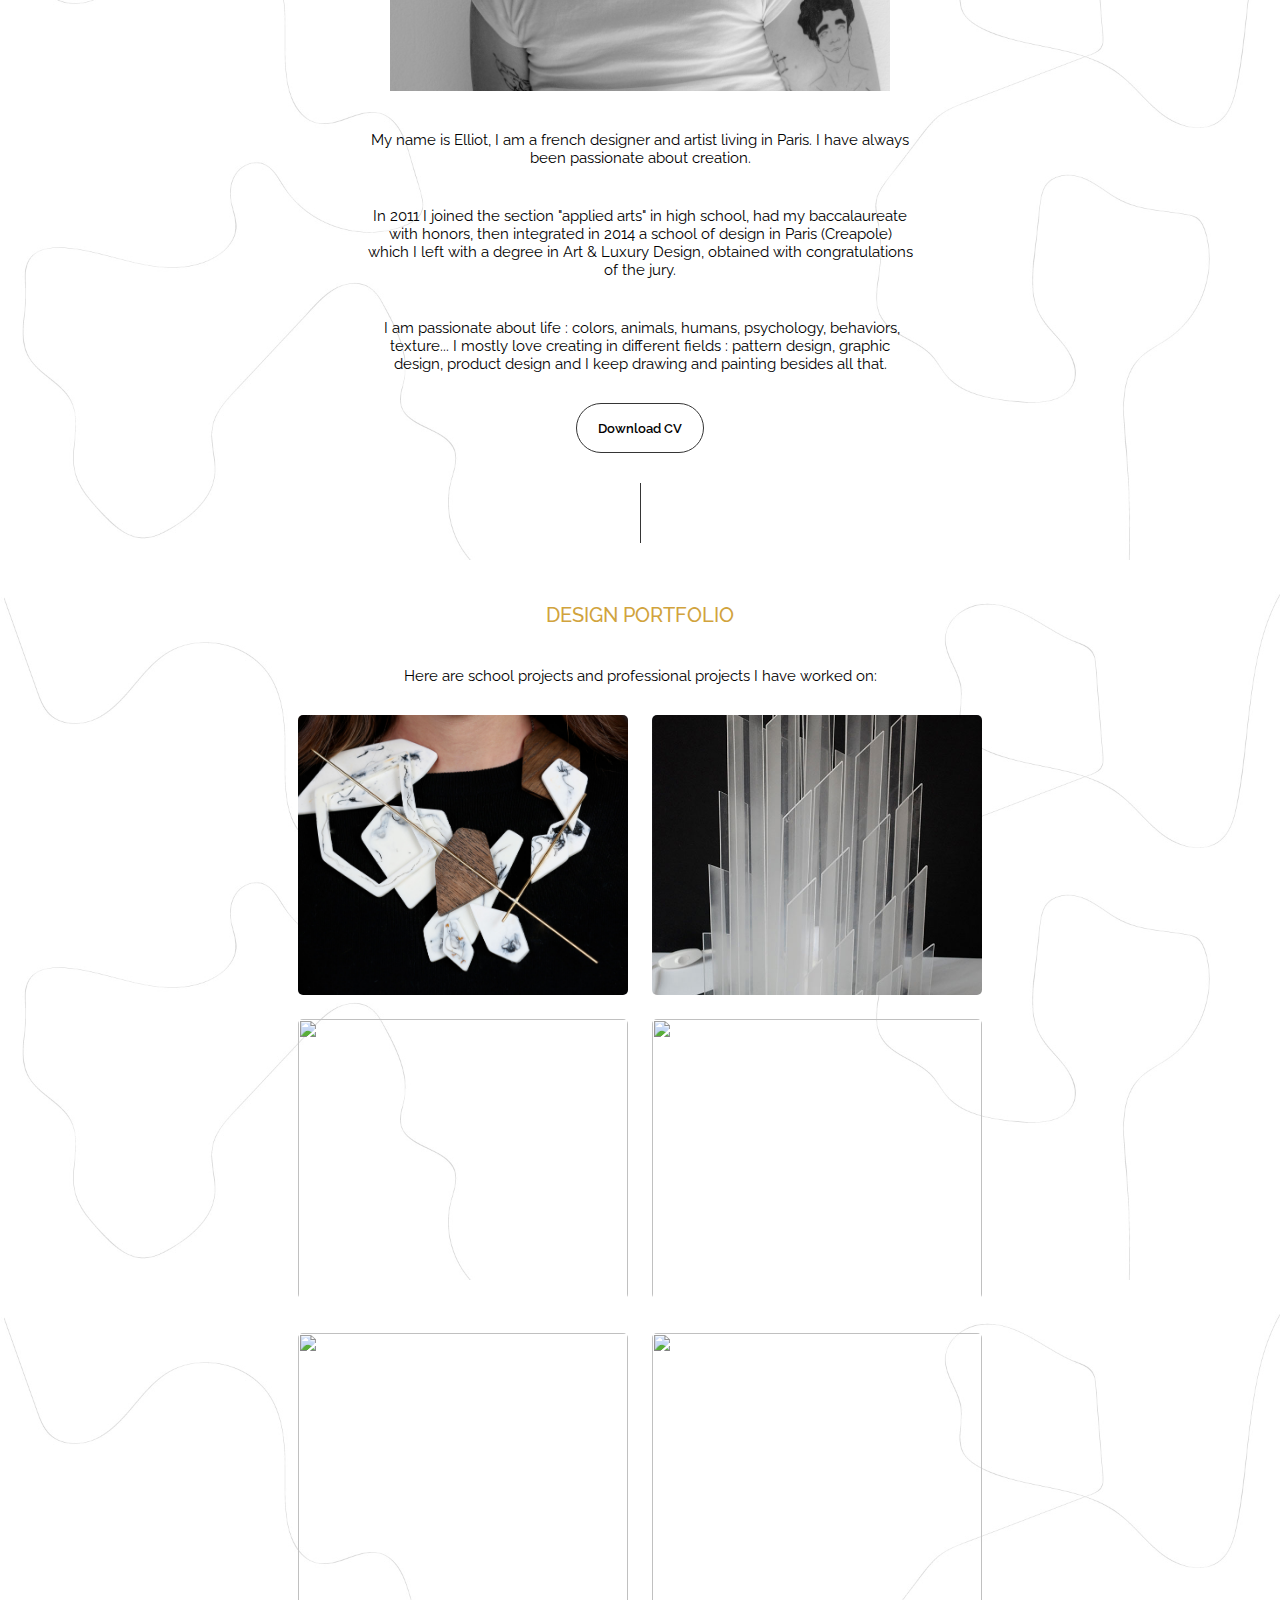
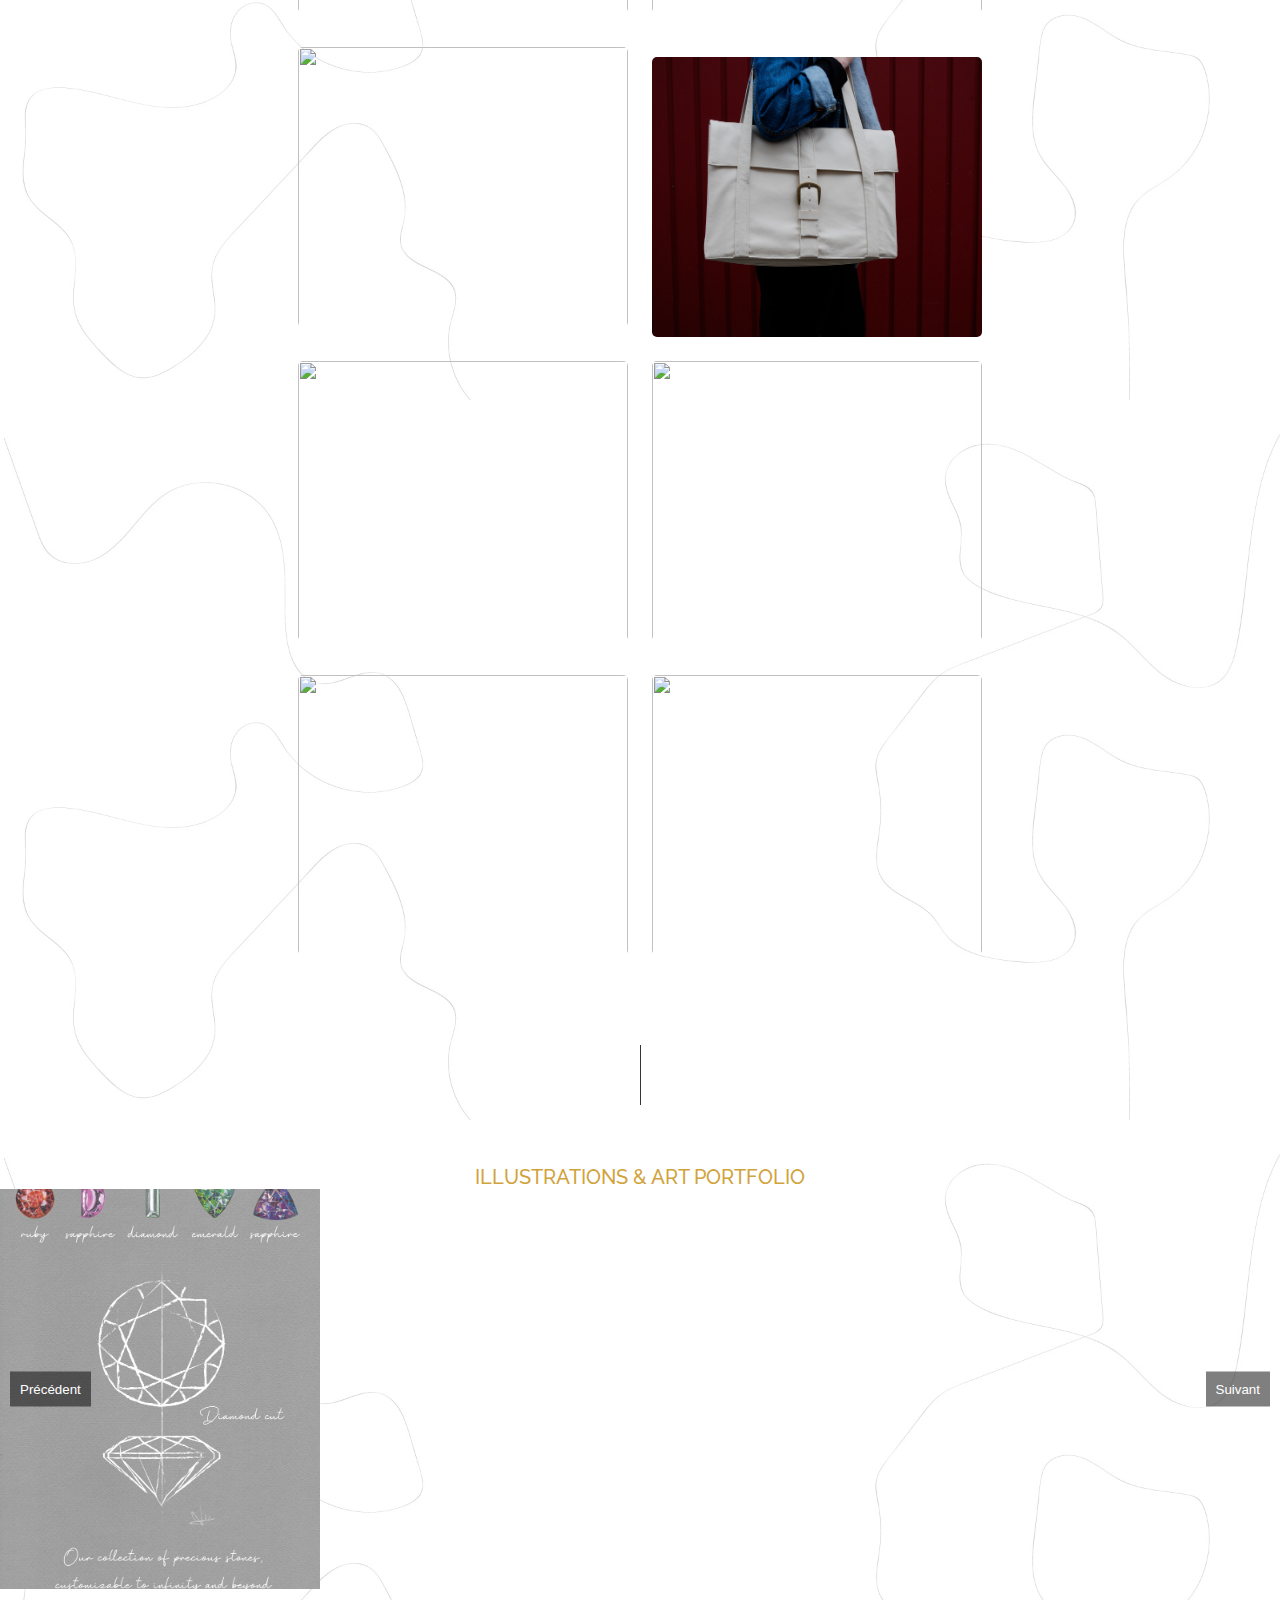
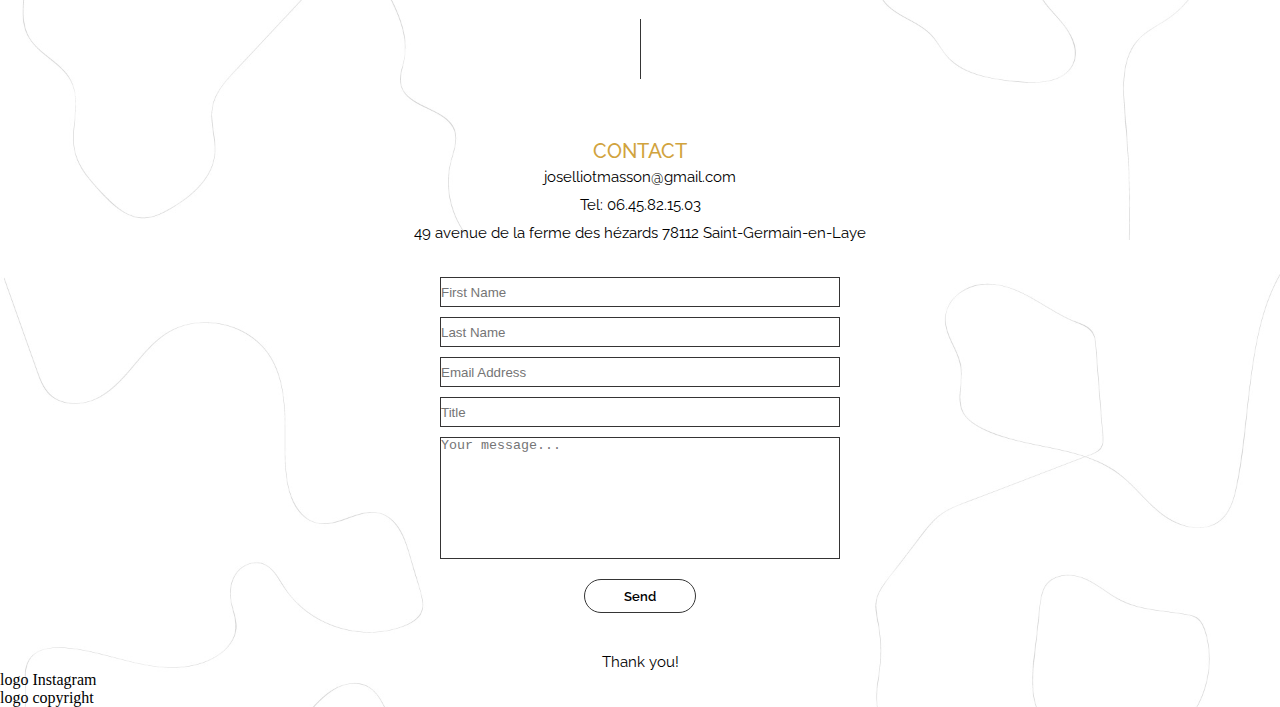
==== commit 87b9a786: "new carousel idea" ====
--- a/index.html
+++ b/index.html
@@ -73,12 +73,12 @@
 
     <section>
       <h3 id="design">DESIGN PORTFOLIO</h3>
-      <p>Here You can find school projects and profesional projects.</p>
+      <p>Here are school projects and professional projects I have worked on:</p>
 
       <div class="gallery">
         <div class="photo-project">
           <img class="gallery-photo" src="Projets\Fracture.JPG" alt="">
-          <img class="gallery-photo" src="Projets\Light up.jpg" alt="">
+          <!-- <img class="gallery-photo" src="Projets\Light up.jpg" alt=""> -->
           <img class="gallery-photo" src="Projets\LUX.JPG" alt="">
           <img class="gallery-photo" src="Projets\Megosphere.JPG" alt="">
           <img class="gallery-photo" src="Projets\Nebula.JPG" alt="">
@@ -103,6 +103,19 @@
       <h3 id="art">ILLUSTRATIONS & ART PORTFOLIO</h3>
 
       <!-- CAROUSEL -->
+
+      <div class="carousel">
+        <div class="carousel-images">
+          <img src="Dessins\4-tourmalines--ODIVA-gouache-tech.jpg" alt="" class="carousel-image active">
+          <img src="Dessins\5-Tourmalines-ODIVA-dégradé.jpg" alt="" class="carousel-image">
+          <img src="Dessins\3-tourmaline-et-bijoux.jpg" alt="" class="carousel-image">
+          <img src="Dessins\Grand Skim pochette.jpg" alt="" class="carousel-image">
+
+
+        </div>
+        <button class="carousel-button prev">Précédent</button>
+        <button class="carousel-button next">Suivant</button>
+      </div>
     </section>
 
 
@@ -121,18 +134,18 @@
     78112 Saint-Germain-en-Laye</div>
 
 <form id="form-group">
-  <input class="input" type="text" name="name" placeholder="Prénom" required>
-  <input class="input"type="text" name='last name' placeholder="Nom de famille" required>
-  <input class="input"type="email" name="email" placeholder="Email" required>
-  <input class="input"type="text" name ="object" placeholder="Objet" required>
-  <textarea class="text-area" name="message" rows="8" cols="40"  placeholder="Rédigez votre message ici..." required></textarea>
+  <input class="input" type="text" name="name" placeholder="First Name" required>
+  <input class="input"type="text" name='last name' placeholder="Last Name" required>
+  <input class="input"type="email" name="email" placeholder="Email Address" required>
+  <input class="input"type="text" name ="object" placeholder="Title" required>
+  <textarea class="text-area" name="message" rows="8" cols="40"  placeholder="Your message..." required></textarea>
 
-  <button class="send btn-color-2">Envoyer</button>
+  <button class="send btn-color-2">Send</button>
 
   <!-- Créer pop up ? ou nouvel onglet ? -->
-  <p>Merci pour votre envoi ! </p>
+  <p>Thank you! </p>
 
-
+<script src="script.js"></script>
 </form>
 
     </section>
--- a/styles.css
+++ b/styles.css
@@ -7,7 +7,7 @@
 }
 body {
   background-image: url(images/fond.jpg);
-  background-size: cover;
+  background-size: contain;
 }
 
 /* NAV */
@@ -16,10 +16,10 @@
   display: flex;
   justify-content: flex-end;
   align-items: center;
-  padding: 20px;
+  padding: 10px;
   font-family: "barlow", sans-serif;
   font-weight: 500;
-  font-size: 25px;
+  font-size: 15px;
 }
 
 .nav-list {
@@ -45,6 +45,9 @@
   text-underline-offset: 1rem;
   text-decoration-color: #d1a33d;
 }
+.logo {
+  max-width: 70px;
+}
 
 section {
   text-align: center;
@@ -61,7 +64,7 @@
   font-family: "barlow", sans-serif;
   font-weight: 200;
   font-style: normal;
-  font-size: 64px;
+  font-size: 45px;
   margin-bottom: 20px;
 }
 h2 {
@@ -69,7 +72,7 @@
   font-optical-sizing: auto;
   font-weight: 350;
   font-style: normal;
-  font-size: 25px;
+  font-size: 15px;
   margin-bottom: 50px;
 }
 
@@ -93,7 +96,7 @@
 
 p {
   font-family: "Raleway", sans-serif;
-  font-size: 20px;
+  font-size: 15px;
   padding: 40px 20px 0px 20px;
   /* text-align: justify; */
 }
@@ -135,7 +138,7 @@
   font-optical-sizing: auto;
   font-weight: 500;
   font-style: normal;
-  font-size: 25px;
+  font-size: 20px;
   padding-top: 30px;
 }
 
@@ -186,7 +189,7 @@
 
 .infos {
   font-family: "Raleway", sans-serif;
-  font-size: 20px;
+  font-size: 15px;
   padding: 5px;
 }
 
@@ -221,3 +224,47 @@
   cursor: pointer;
   color: black;
 }
+
+/* CAROUSEL */
+
+.carousel {
+  position: relative;
+  width: 100%;
+  height: 400px;
+  overflow: hidden;
+}
+
+.carousel-images {
+  display: flex;
+  width: 100%;
+  height: 100%;
+}
+.carousel-image {
+  width: 100%;
+  height: 100%;
+  object-fit: cover;
+  transition: opacity 0.5s;
+  opacity: 0;
+}
+.carousel-image.active {
+  opacity: 1;
+}
+
+.carousel-button {
+  position: absolute;
+  top: 50%;
+  transform: translateY(-50%);
+  background: rgba(0, 0, 0, 0.5);
+  color: white;
+  border: none;
+  padding: 10px;
+  cursor: pointer;
+}
+
+.carousel-button.prev {
+  left: 10px;
+}
+
+.carousel-button.next {
+  right: 10px;
+}
